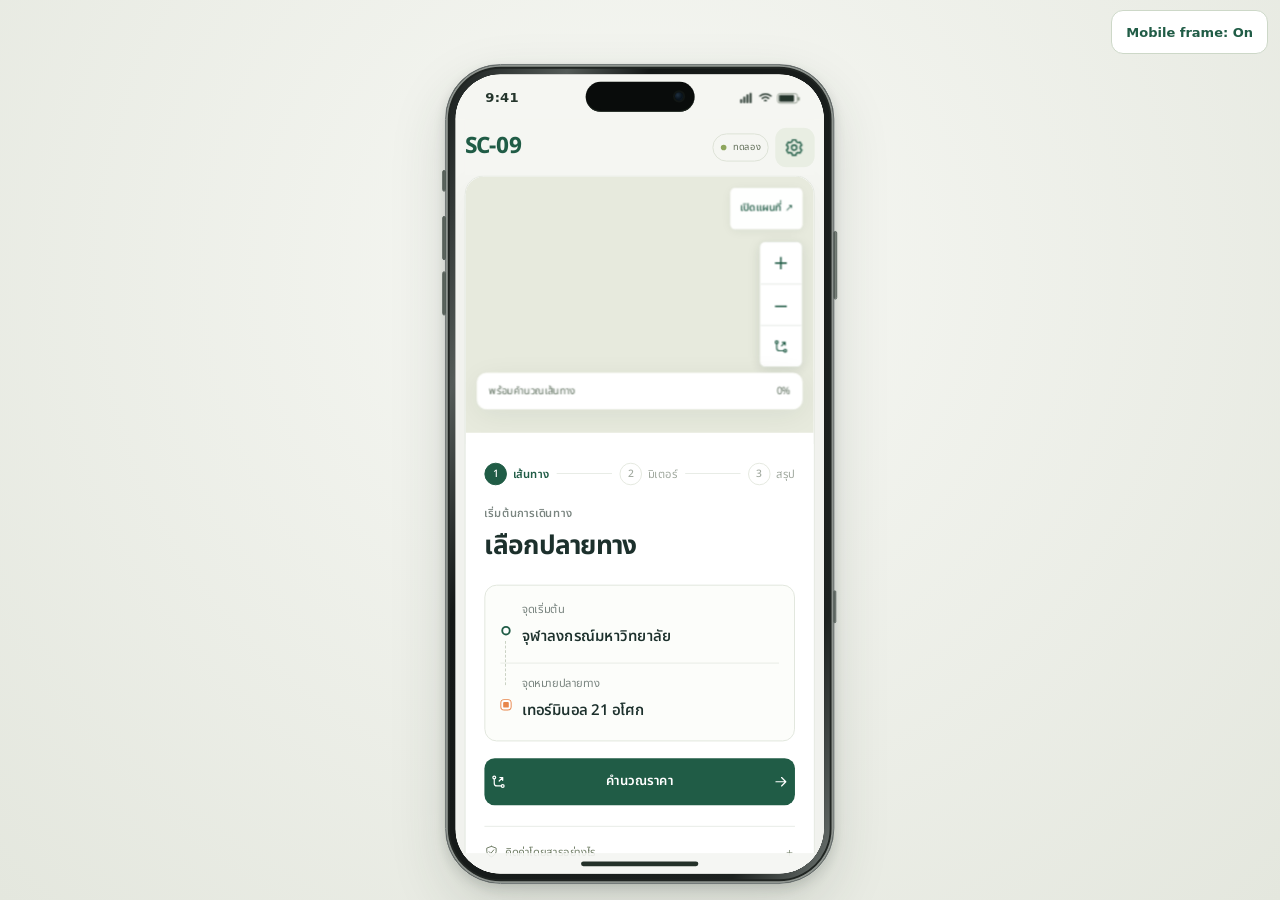
==== index.html @ d06357cf "init" ====
<!doctype html>
<html lang="th">
<head>
  <meta charset="utf-8">
  <meta name="viewport" content="width=device-width, initial-scale=1, viewport-fit=cover">
  <meta name="theme-color" content="#e7e9e3">
  <title>ต้นแบบค่าโดยสาร</title>
  <link rel="stylesheet" href="preview.css">
  <script src="preview.js" defer></script>
</head>
<body>
  <button id="toggle-frame" class="frame-toggle" type="button" aria-pressed="false">Mobile frame: Off</button>
  <main id="preview-stage" class="preview-stage" aria-label="ต้นแบบค่าโดยสาร">
    <div class="phone-frame">
      <span class="frame-button frame-silent" aria-hidden="true"></span><span class="frame-button frame-volume-up" aria-hidden="true"></span><span class="frame-button frame-volume-down" aria-hidden="true"></span><span class="frame-button frame-power" aria-hidden="true"></span><span class="frame-button frame-camera" aria-hidden="true"></span>
      <div class="phone-screen"><iframe id="app-preview" src="app.html" title="แอปคำนวณค่าโดยสาร" allowfullscreen></iframe><div class="home-indicator" aria-hidden="true"><span></span></div></div>
    </div>
  </main>
</body>
</html>
---- preview.css ----
:root { font-family: system-ui, sans-serif; color-scheme: light; background: #e7e9e3; }
* { box-sizing: border-box; }
body { margin: 0; min-height: 100dvh; display: grid; place-items: center; background: radial-gradient(ellipse at 50% 30%, #f7f8f4, #e4e7de); }
.preview-stage { position: relative; width: calc(415px * var(--phone-scale, 1)); height: calc(874px * var(--phone-scale, 1)); margin: 64px 16px 16px; }
.phone-frame {
  position: absolute; top: 0; left: 0; width: 415px; height: 874px; padding: 10px;
  transform: scale(var(--phone-scale, 1)); transform-origin: top left;
  border: 1px solid #69716f; border-radius: 59px;
  background: linear-gradient(110deg, #161b1a, #545b58 18%, #141817 30%, #1d2220 85%, #707774);
  box-shadow: inset 0 0 0 2px #8f9590, inset 0 0 0 4px #202522, 0 24px 60px #26392a26, 0 5px 12px #15251b25;
}
.phone-screen { --screen-radius: 48px; position: relative; width: 100%; height: 100%; overflow: hidden; contain: paint; isolation: isolate; border-radius: var(--screen-radius); clip-path: inset(0 round var(--screen-radius)); background: #f5f6f2; box-shadow: 0 0 0 1px #080e0b; }
.phone-screen iframe { width: 100%; height: 100%; display: block; border: 0; border-radius: inherit; background: #f5f6f2; }
.frame-button { position: absolute; width: 4px; border: 1px solid #515b55; border-radius: 3px; background: linear-gradient(90deg, #1c231e, #8a938b, #28322b); }
.frame-silent { left: -4px; top: 112px; height: 23px; }
.frame-volume-up { left: -4px; top: 161px; height: 47px; }
.frame-volume-down { left: -4px; top: 220px; height: 47px; }
.frame-power { right: -4px; top: 177px; height: 73px; }
.frame-camera { right: -3px; top: 560px; width: 3px; height: 35px; }
.home-indicator { position: absolute; inset: auto 0 0; height: 22px; display: grid; place-items: center; pointer-events: none; z-index: 100; background: #f5f6f2e8; }
.home-indicator span { width: 125px; height: 5px; background: #243129; border-radius: 10px; }
body:not(.phone-preview) { background: #f5f6f2; display: block; }
body:not(.phone-preview) .preview-stage { width: 100%; height: 100dvh; margin: 0; }
body:not(.phone-preview) .phone-frame { position: static; width: 100%; height: 100%; padding: 0; transform: none; border: 0; border-radius: 0; background: none; box-shadow: none; }
body:not(.phone-preview) .phone-screen { --screen-radius: 0px; box-shadow: none; }
body:not(.phone-preview) .frame-button, body:not(.phone-preview) .home-indicator { display: none; }

.frame-toggle { position: fixed; top: max(10px, env(safe-area-inset-top)); right: max(12px, env(safe-area-inset-right)); z-index: 200; min-height: 44px; padding: 10px 14px; border: 1px solid #cdd8c8; border-radius: 12px; background: #fff; color: #205c46; font: 600 13px system-ui, sans-serif; cursor: pointer; }
.frame-toggle:focus-visible { outline: 3px solid #88ad5a; outline-offset: 3px; }
body:not(.phone-preview) { height: 100dvh; overflow: hidden; padding-top: calc(64px + env(safe-area-inset-top)); }
body:not(.phone-preview) .preview-stage { height: 100%; }
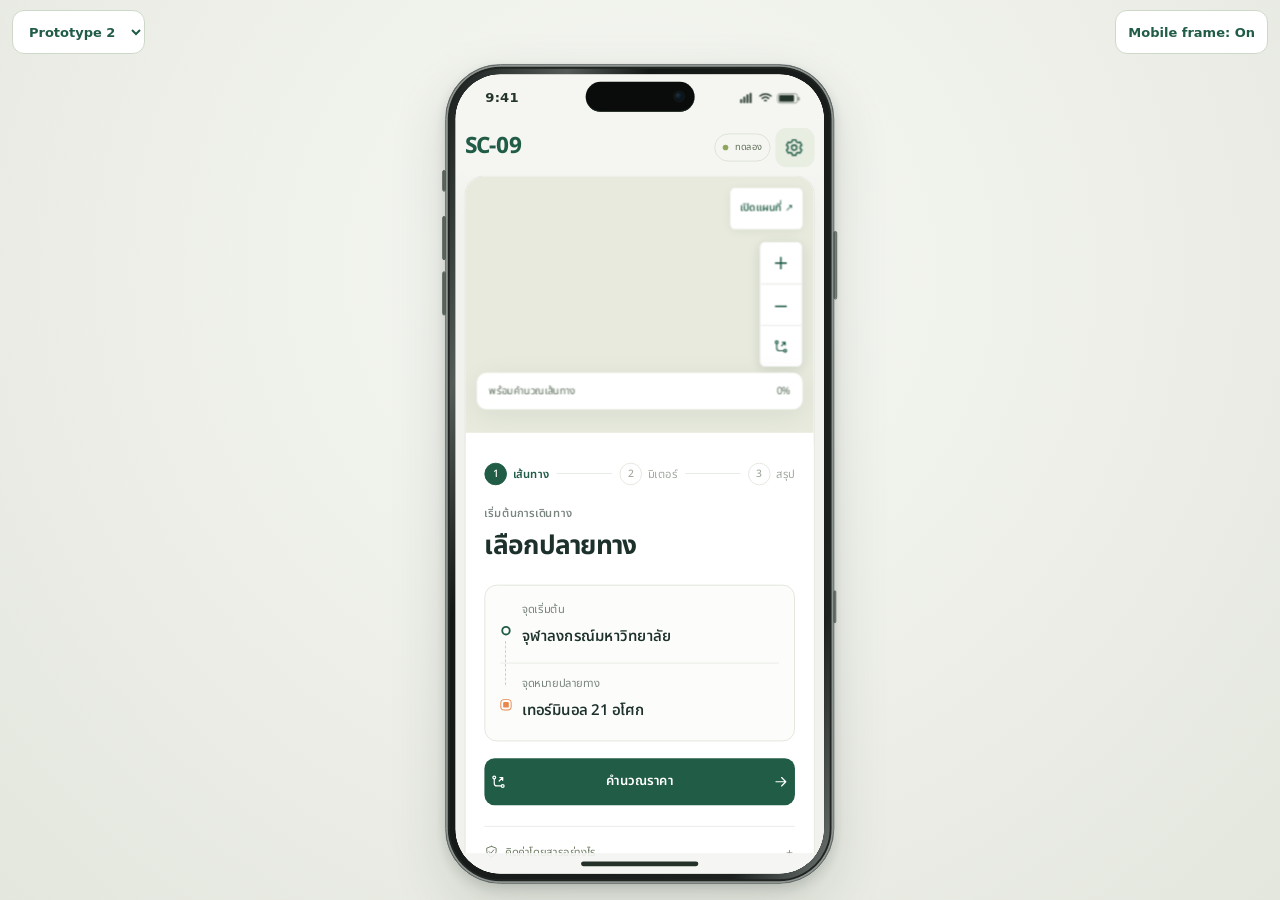
==== commit fe3c8cba: "Add Prototype 2 customer ride sharing and prototype selector" ====
--- a/index.html
+++ b/index.html
@@ -9,7 +9,13 @@
   <script src="preview.js" defer></script>
 </head>
 <body>
-  <button id="toggle-frame" class="frame-toggle" type="button" aria-pressed="false">Mobile frame: Off</button>
+  <nav class="preview-toolbar" aria-label="Prototype options">
+    <select id="prototype-version" class="version-switch" aria-label="Prototype version">
+      <option value="1">Prototype 1</option>
+      <option value="2" selected>Prototype 2</option>
+    </select>
+    <button id="toggle-frame" class="frame-toggle" type="button" aria-pressed="false">Mobile frame: Off</button>
+  </nav>
   <main id="preview-stage" class="preview-stage" aria-label="ต้นแบบค่าโดยสาร">
     <div class="phone-frame">
       <span class="frame-button frame-silent" aria-hidden="true"></span><span class="frame-button frame-volume-up" aria-hidden="true"></span><span class="frame-button frame-volume-down" aria-hidden="true"></span><span class="frame-button frame-power" aria-hidden="true"></span><span class="frame-button frame-camera" aria-hidden="true"></span>
--- a/preview.css
+++ b/preview.css
@@ -25,7 +25,9 @@
 body:not(.phone-preview) .phone-screen { --screen-radius: 0px; box-shadow: none; }
 body:not(.phone-preview) .frame-button, body:not(.phone-preview) .home-indicator { display: none; }
 
-.frame-toggle { position: fixed; top: max(10px, env(safe-area-inset-top)); right: max(12px, env(safe-area-inset-right)); z-index: 200; min-height: 44px; padding: 10px 14px; border: 1px solid #cdd8c8; border-radius: 12px; background: #fff; color: #205c46; font: 600 13px system-ui, sans-serif; cursor: pointer; }
-.frame-toggle:focus-visible { outline: 3px solid #88ad5a; outline-offset: 3px; }
+.preview-toolbar { position: fixed; top: max(10px, env(safe-area-inset-top)); left: max(12px, env(safe-area-inset-left)); right: max(12px, env(safe-area-inset-right)); z-index: 200; display: flex; align-items: center; justify-content: space-between; gap: 8px; }
+.frame-toggle, .version-switch { min-height: 44px; padding: 10px 12px; border: 1px solid #cdd8c8; border-radius: 12px; background: #fff; color: #205c46; font: 600 13px system-ui, sans-serif; cursor: pointer; }
+.version-switch { max-width: 45%; }
+.frame-toggle:focus-visible, .version-switch:focus-visible { outline: 3px solid #88ad5a; outline-offset: 3px; }
 body:not(.phone-preview) { height: 100dvh; overflow: hidden; padding-top: calc(64px + env(safe-area-inset-top)); }
 body:not(.phone-preview) .preview-stage { height: 100%; }
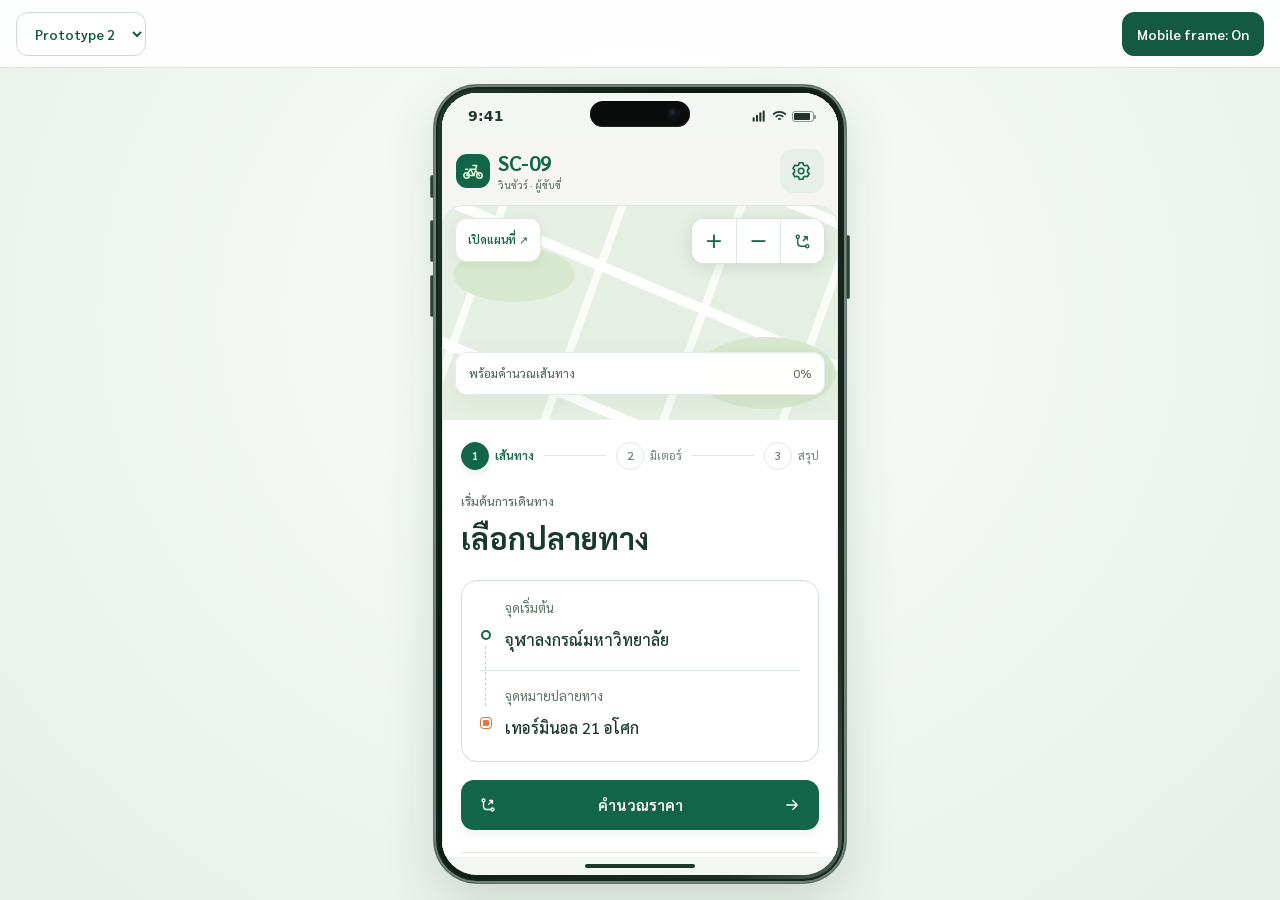
==== commit 542df68e: "Fix responsive phone frame and refresh green UI with five mock riders" ====
--- a/index.html
+++ b/index.html
@@ -3,8 +3,9 @@
 <head>
   <meta charset="utf-8">
   <meta name="viewport" content="width=device-width, initial-scale=1, viewport-fit=cover">
-  <meta name="theme-color" content="#e7e9e3">
+  <meta name="theme-color" content="#edf4ef">
   <title>ต้นแบบค่าโดยสาร</title>
+  <link rel="stylesheet" href="fonts.css">
   <link rel="stylesheet" href="preview.css">
   <script src="preview.js" defer></script>
 </head>
--- a/fonts.css
+++ b/fonts.css
@@ -0,0 +1,6 @@
+/* Sarabun by Suppakit Chalermlarp; SIL Open Font License in fonts/OFL.txt. */
+@font-face { font-family: Sarabun; font-style: normal; font-weight: 400; font-display: swap; src: url('./fonts/Sarabun-Regular.ttf') format('truetype'); }
+@font-face { font-family: Sarabun; font-style: normal; font-weight: 500; font-display: swap; src: url('./fonts/Sarabun-Medium.ttf') format('truetype'); }
+@font-face { font-family: Sarabun; font-style: normal; font-weight: 600; font-display: swap; src: url('./fonts/Sarabun-SemiBold.ttf') format('truetype'); }
+@font-face { font-family: Sarabun; font-style: normal; font-weight: 700; font-display: swap; src: url('./fonts/Sarabun-Bold.ttf') format('truetype'); }
+:root { --font-sans: Sarabun, Tahoma, sans-serif; }
--- a/preview.css
+++ b/preview.css
@@ -1,33 +1,27 @@
-:root { font-family: system-ui, sans-serif; color-scheme: light; background: #e7e9e3; }
+:root { font-family: var(--font-sans, Tahoma, sans-serif); color-scheme: light; color: #163e31; background: #edf4ef; }
 * { box-sizing: border-box; }
-body { margin: 0; min-height: 100dvh; display: grid; place-items: center; background: radial-gradient(ellipse at 50% 30%, #f7f8f4, #e4e7de); }
-.preview-stage { position: relative; width: calc(415px * var(--phone-scale, 1)); height: calc(874px * var(--phone-scale, 1)); margin: 64px 16px 16px; }
-.phone-frame {
-  position: absolute; top: 0; left: 0; width: 415px; height: 874px; padding: 10px;
-  transform: scale(var(--phone-scale, 1)); transform-origin: top left;
-  border: 1px solid #69716f; border-radius: 59px;
-  background: linear-gradient(110deg, #161b1a, #545b58 18%, #141817 30%, #1d2220 85%, #707774);
-  box-shadow: inset 0 0 0 2px #8f9590, inset 0 0 0 4px #202522, 0 24px 60px #26392a26, 0 5px 12px #15251b25;
+html, body { width: 100%; height: 100%; margin: 0; overflow: hidden; }
+body { height: 100dvh; display: flex; flex-direction: column; background: radial-gradient(ellipse at 50% 35%, #fbfdfb, #e6efe8); }
+.preview-toolbar { flex: 0 0 auto; display: flex; align-items: center; justify-content: space-between; gap: 12px; min-height: 68px; padding: 10px max(16px, env(safe-area-inset-right)) 10px max(16px, env(safe-area-inset-left)); padding-top: max(10px, env(safe-area-inset-top)); border-bottom: 1px solid #dbe6df; background: #ffffffed; }
+.frame-toggle, .version-switch { min-height: 44px; padding: 10px 14px; border: 1px solid #cadcd0; border-radius: 12px; background: #fff; color: #145941; font: 600 14px var(--font-sans, Tahoma, sans-serif); cursor: pointer; }
+.frame-toggle { background: #edf7f0; }
+.frame-toggle[aria-pressed="true"] { background: #145941; color: #fff; border-color: #145941; }
+.version-switch { max-width: 46%; }
+.frame-toggle:focus-visible, .version-switch:focus-visible { outline: 3px solid #56b28b; outline-offset: 3px; }
+.preview-stage { flex: 1; min-height: 0; width: 100%; display: grid; place-items: center; padding: 16px; overflow: hidden; }
+.phone-frame { position: relative; width: min(414px, 100%); height: var(--phone-height, min(874px, 100%)); max-height: 100%; padding: 8px; border: 1px solid #64736c; border-radius: 44px; background: linear-gradient(115deg, #24382f, #0b1711 35%, #1c3025 85%, #4e6457); box-shadow: inset 0 0 0 2px #718279, inset 0 0 0 4px #15251d, 0 20px 50px #183b2525; }
+.phone-screen { position: relative; width: 100%; height: 100%; padding-bottom: 18px; overflow: hidden; isolation: isolate; border-radius: 35px; background: #f2f7f3; }
+.phone-screen iframe { width: 100%; height: 100%; display: block; border: 0; background: #f2f7f3; }
+.frame-button { position: absolute; width: 4px; border: 1px solid #596e60; border-radius: 3px; background: #2a4033; }
+.frame-silent { left: -4px; top: 90px; height: 23px; }.frame-volume-up { left: -4px; top: 135px; height: 42px; }.frame-volume-down { left: -4px; top: 190px; height: 42px; }.frame-power { right: -4px; top: 150px; height: 64px; }.frame-camera { display: none; }
+.home-indicator { position: absolute; inset: auto 0 0; height: 18px; display: grid; place-items: center; pointer-events: none; background: #f2f7f3; }
+.home-indicator span { width: 110px; height: 4px; background: #1a392a; border-radius: 10px; }
+body:not(.phone-preview) .preview-stage { padding: 0; }
+body:not(.phone-preview) .phone-frame { width: 100%; height: 100%; max-height: none; padding: 0; border: 0; border-radius: 0; background: none; box-shadow: none; }
+body:not(.phone-preview) .phone-screen { border-radius: 0; padding: 0; }
+body:not(.phone-preview) .frame-button, body:not(.phone-preview) .home-indicator { display: none; }
+@media (max-width: 440px) { .preview-stage { padding: 10px 8px; }.preview-toolbar { min-height: 64px; gap: 8px; padding-left: 12px; padding-right: 12px; }.frame-toggle, .version-switch { padding: 10px; font-size: 13px; } }
+@media (max-height: 540px) and (orientation: landscape) {
+  .preview-stage { padding: 8px 16px; }.preview-toolbar { min-height: 56px; padding-top: 6px; padding-bottom: 6px; }
+  .phone-frame { width: min(874px, 100%); border-radius: 30px; padding: 6px; }.phone-screen { border-radius: 23px; padding-bottom: 0; }.home-indicator, .frame-button { display: none; }
 }
-.phone-screen { --screen-radius: 48px; position: relative; width: 100%; height: 100%; overflow: hidden; contain: paint; isolation: isolate; border-radius: var(--screen-radius); clip-path: inset(0 round var(--screen-radius)); background: #f5f6f2; box-shadow: 0 0 0 1px #080e0b; }
-.phone-screen iframe { width: 100%; height: 100%; display: block; border: 0; border-radius: inherit; background: #f5f6f2; }
-.frame-button { position: absolute; width: 4px; border: 1px solid #515b55; border-radius: 3px; background: linear-gradient(90deg, #1c231e, #8a938b, #28322b); }
-.frame-silent { left: -4px; top: 112px; height: 23px; }
-.frame-volume-up { left: -4px; top: 161px; height: 47px; }
-.frame-volume-down { left: -4px; top: 220px; height: 47px; }
-.frame-power { right: -4px; top: 177px; height: 73px; }
-.frame-camera { right: -3px; top: 560px; width: 3px; height: 35px; }
-.home-indicator { position: absolute; inset: auto 0 0; height: 22px; display: grid; place-items: center; pointer-events: none; z-index: 100; background: #f5f6f2e8; }
-.home-indicator span { width: 125px; height: 5px; background: #243129; border-radius: 10px; }
-body:not(.phone-preview) { background: #f5f6f2; display: block; }
-body:not(.phone-preview) .preview-stage { width: 100%; height: 100dvh; margin: 0; }
-body:not(.phone-preview) .phone-frame { position: static; width: 100%; height: 100%; padding: 0; transform: none; border: 0; border-radius: 0; background: none; box-shadow: none; }
-body:not(.phone-preview) .phone-screen { --screen-radius: 0px; box-shadow: none; }
-body:not(.phone-preview) .frame-button, body:not(.phone-preview) .home-indicator { display: none; }
-
-.preview-toolbar { position: fixed; top: max(10px, env(safe-area-inset-top)); left: max(12px, env(safe-area-inset-left)); right: max(12px, env(safe-area-inset-right)); z-index: 200; display: flex; align-items: center; justify-content: space-between; gap: 8px; }
-.frame-toggle, .version-switch { min-height: 44px; padding: 10px 12px; border: 1px solid #cdd8c8; border-radius: 12px; background: #fff; color: #205c46; font: 600 13px system-ui, sans-serif; cursor: pointer; }
-.version-switch { max-width: 45%; }
-.frame-toggle:focus-visible, .version-switch:focus-visible { outline: 3px solid #88ad5a; outline-offset: 3px; }
-body:not(.phone-preview) { height: 100dvh; overflow: hidden; padding-top: calc(64px + env(safe-area-inset-top)); }
-body:not(.phone-preview) .preview-stage { height: 100%; }
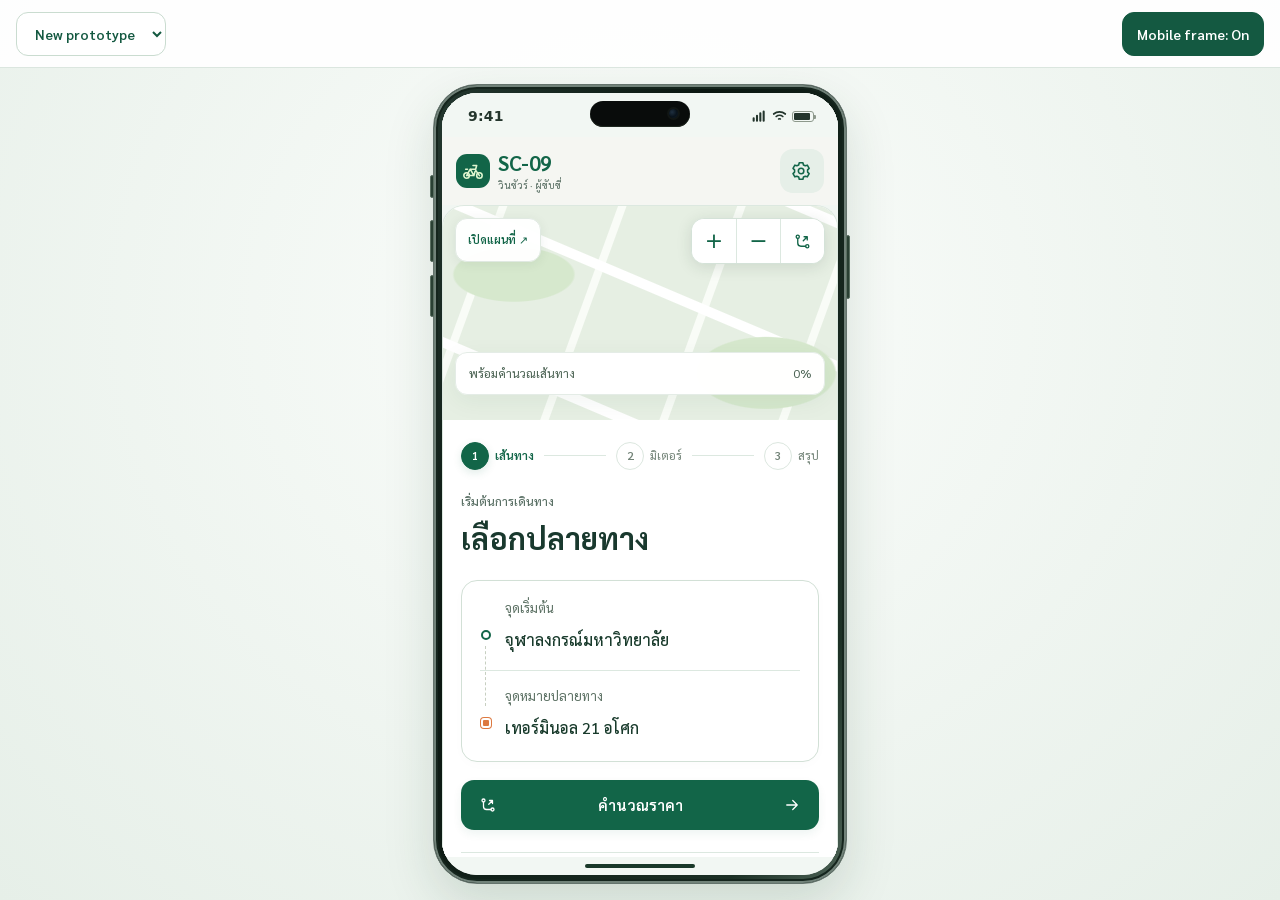
==== commit 7cba1286: "Restore old prototype view, set 15-baht base fare, and frame passenger pages" ====
--- a/index.html
+++ b/index.html
@@ -11,16 +11,17 @@
 </head>
 <body>
   <nav class="preview-toolbar" aria-label="Prototype options">
-    <select id="prototype-version" class="version-switch" aria-label="Prototype version">
-      <option value="1">Prototype 1</option>
-      <option value="2" selected>Prototype 2</option>
+    <select id="prototype-version" class="version-switch" aria-label="Choose old or new prototype">
+      <option value="1">Old prototype</option>
+      <option value="2" selected>New prototype</option>
     </select>
+    <span id="passenger-view-label" class="passenger-view-label" hidden>Passenger view</span>
     <button id="toggle-frame" class="frame-toggle" type="button" aria-pressed="false">Mobile frame: Off</button>
   </nav>
   <main id="preview-stage" class="preview-stage" aria-label="ต้นแบบค่าโดยสาร">
     <div class="phone-frame">
       <span class="frame-button frame-silent" aria-hidden="true"></span><span class="frame-button frame-volume-up" aria-hidden="true"></span><span class="frame-button frame-volume-down" aria-hidden="true"></span><span class="frame-button frame-power" aria-hidden="true"></span><span class="frame-button frame-camera" aria-hidden="true"></span>
-      <div class="phone-screen"><iframe id="app-preview" src="app.html" title="แอปคำนวณค่าโดยสาร" allowfullscreen></iframe><div class="home-indicator" aria-hidden="true"><span></span></div></div>
+      <div class="phone-screen"><iframe id="app-preview" src="about:blank" title="แอปคำนวณค่าโดยสาร" allowfullscreen></iframe><div class="home-indicator" aria-hidden="true"><span></span></div></div>
     </div>
   </main>
 </body>
--- a/preview.css
+++ b/preview.css
@@ -1,5 +1,6 @@
 :root { font-family: var(--font-sans, Tahoma, sans-serif); color-scheme: light; color: #163e31; background: #edf4ef; }
 * { box-sizing: border-box; }
+[hidden] { display: none !important; }
 html, body { width: 100%; height: 100%; margin: 0; overflow: hidden; }
 body { height: 100dvh; display: flex; flex-direction: column; background: radial-gradient(ellipse at 50% 35%, #fbfdfb, #e6efe8); }
 .preview-toolbar { flex: 0 0 auto; display: flex; align-items: center; justify-content: space-between; gap: 12px; min-height: 68px; padding: 10px max(16px, env(safe-area-inset-right)) 10px max(16px, env(safe-area-inset-left)); padding-top: max(10px, env(safe-area-inset-top)); border-bottom: 1px solid #dbe6df; background: #ffffffed; }
@@ -7,6 +8,7 @@
 .frame-toggle { background: #edf7f0; }
 .frame-toggle[aria-pressed="true"] { background: #145941; color: #fff; border-color: #145941; }
 .version-switch { max-width: 46%; }
+.passenger-view-label { color: #41694d; font-size: 13px; font-weight: 600; padding: 8px 4px; }
 .frame-toggle:focus-visible, .version-switch:focus-visible { outline: 3px solid #56b28b; outline-offset: 3px; }
 .preview-stage { flex: 1; min-height: 0; width: 100%; display: grid; place-items: center; padding: 16px; overflow: hidden; }
 .phone-frame { position: relative; width: min(414px, 100%); height: var(--phone-height, min(874px, 100%)); max-height: 100%; padding: 8px; border: 1px solid #64736c; border-radius: 44px; background: linear-gradient(115deg, #24382f, #0b1711 35%, #1c3025 85%, #4e6457); box-shadow: inset 0 0 0 2px #718279, inset 0 0 0 4px #15251d, 0 20px 50px #183b2525; }
